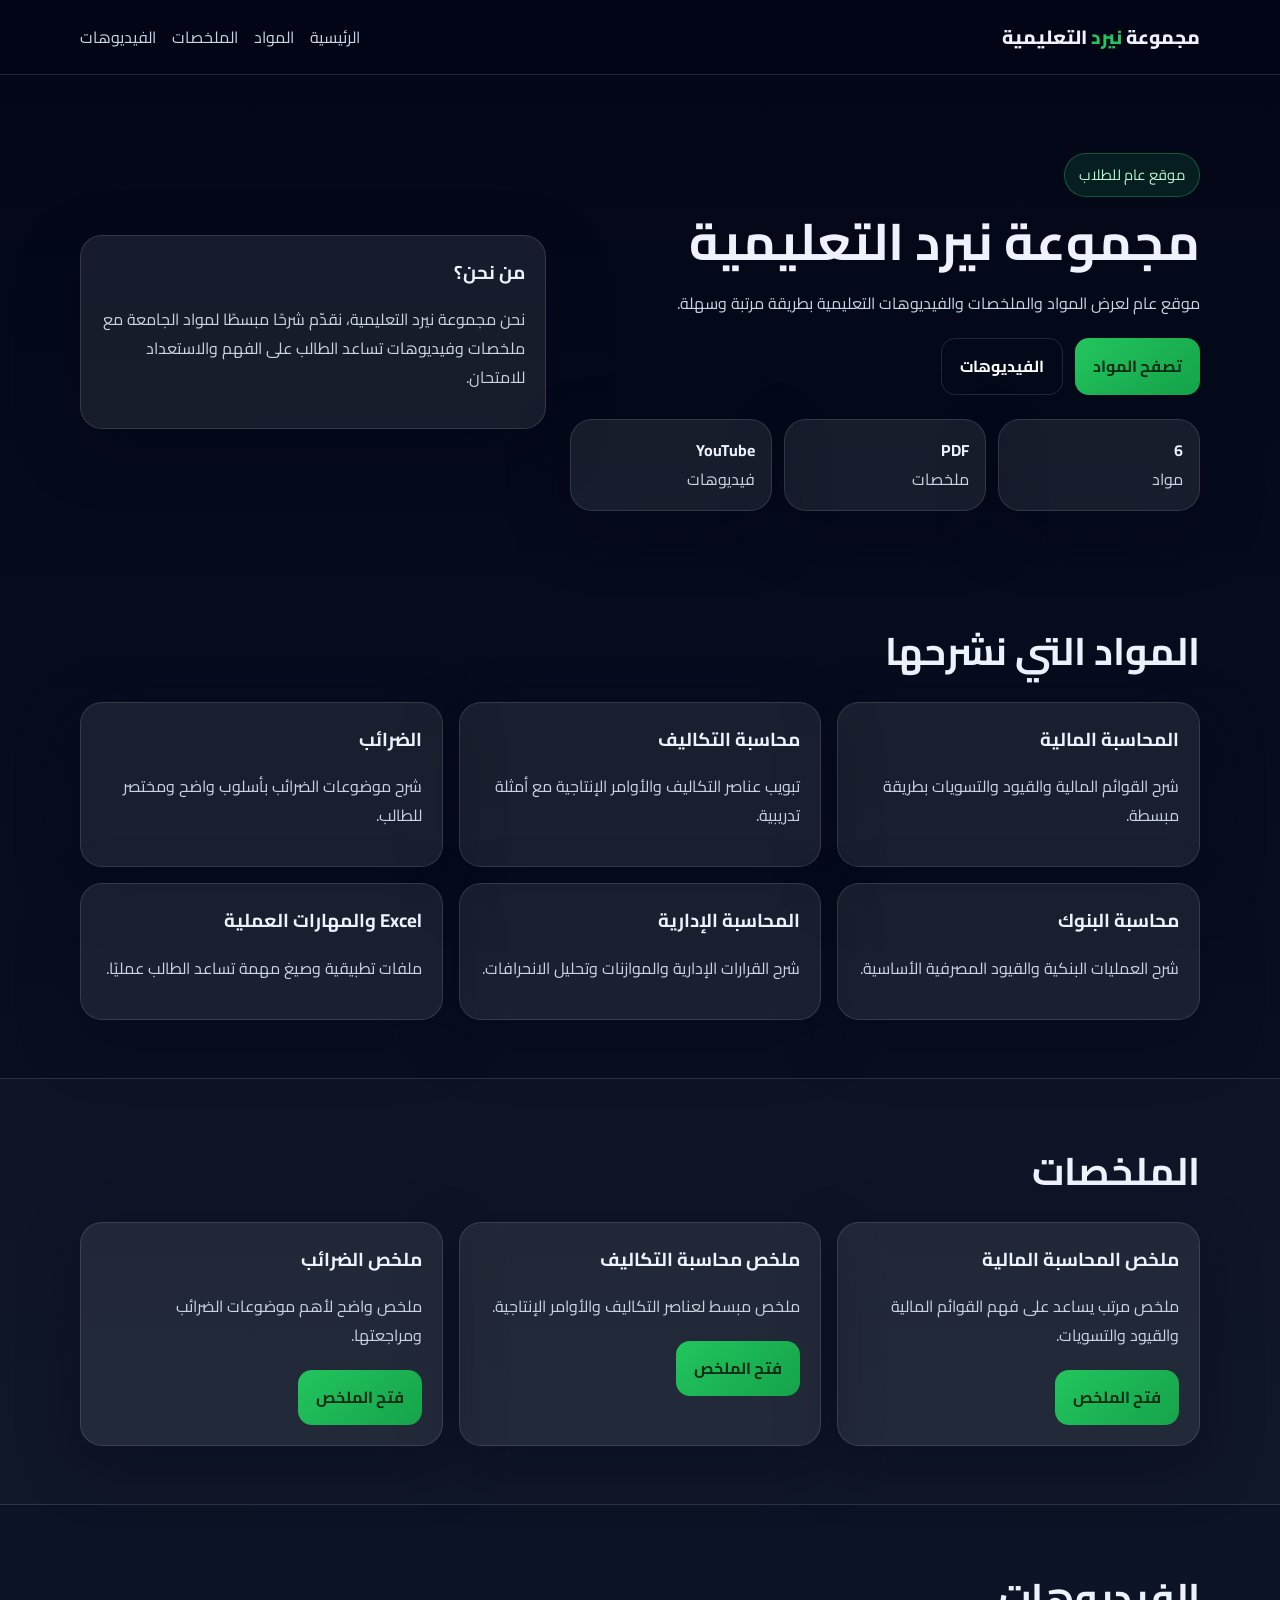
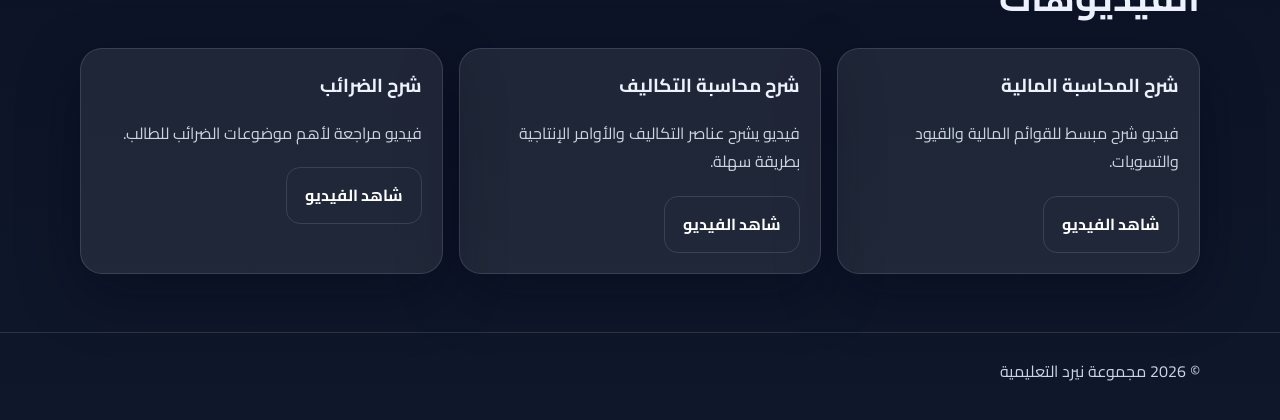
==== portal-public.html @ 8c02ce9c "Add clean public page without admin panel" ====
<!DOCTYPE html>
<html lang="ar" dir="rtl">
<head>
  <meta charset="UTF-8" />
  <meta name="viewport" content="width=device-width, initial-scale=1.0" />
  <title>مجموعة نيرد التعليمية</title>
  <meta name="description" content="موقع عام لعرض المواد والملخصات والفيديوهات التعليمية." />
  <link rel="preconnect" href="https://fonts.googleapis.com">
  <link rel="preconnect" href="https://fonts.gstatic.com" crossorigin>
  <link href="https://fonts.googleapis.com/css2?family=Cairo:wght@400;600;700;800&display=swap" rel="stylesheet">
  <style>
    :root {
      --bg: #0f172a;
      --surface: rgba(255,255,255,.08);
      --surface-2: rgba(255,255,255,.05);
      --line: rgba(255,255,255,.12);
      --text: #eef2ff;
      --muted: #cbd5e1;
      --green: #22c55e;
      --green2: #16a34a;
      --shadow: 0 20px 60px rgba(2,6,23,.35);
    }
    * { box-sizing: border-box; }
    body {
      margin: 0;
      font-family: "Cairo", sans-serif;
      background: linear-gradient(180deg,#020617,#0f172a);
      color: var(--text);
      line-height: 1.8;
    }
    a { color: inherit; text-decoration: none; }
    .container { width: min(1120px, calc(100% - 28px)); margin: 0 auto; }
    .topbar {
      position: sticky; top: 0; z-index: 10;
      background: rgba(2,6,23,.78); backdrop-filter: blur(10px);
      border-bottom: 1px solid var(--line);
    }
    .nav { display: flex; justify-content: space-between; align-items: center; min-height: 74px; gap: 16px; }
    .logo { font-weight: 800; font-size: 1.2rem; }
    .logo span { color: var(--green); }
    nav { display: flex; gap: 16px; flex-wrap: wrap; }
    nav a { color: var(--muted); }
    nav a:hover { color: #fff; }
    .hero { padding: 78px 0 48px; }
    .hero-grid { display: grid; grid-template-columns: 1.15fr .85fr; gap: 24px; align-items: center; }
    .tag {
      display: inline-block; padding: 8px 14px; border-radius: 999px;
      background: rgba(34,197,94,.12); border: 1px solid rgba(34,197,94,.35);
      color: #bbf7d0; font-size: .92rem;
    }
    h1 { font-size: clamp(2rem,4vw,3.5rem); line-height: 1.25; margin: 12px 0; }
    h2 { font-size: clamp(1.6rem,3vw,2.5rem); margin: 0 0 16px; }
    h3 { margin: 0 0 10px; }
    .muted { color: var(--muted); }
    .links { display: flex; flex-wrap: wrap; gap: 12px; margin-top: 20px; }
    .btn {
      display: inline-flex; align-items: center; justify-content: center;
      padding: 13px 18px; border-radius: 14px; font-weight: 700;
    }
    .btn.primary { background: linear-gradient(135deg,var(--green),var(--green2)); color: #052e16; }
    .btn.secondary { border: 1px solid var(--line); color: #fff; }
    .stats { display: grid; grid-template-columns: repeat(3,1fr); gap: 12px; margin-top: 24px; }
    .stat, .card, .mini {
      background: var(--surface); border: 1px solid var(--line); border-radius: 22px; box-shadow: var(--shadow);
    }
    .stat { padding: 16px; }
    .mini { padding: 20px; }
    .section { padding: 58px 0; }
    .alt { background: rgba(255,255,255,.02); border-top: 1px solid var(--line); border-bottom: 1px solid var(--line); }
    .cards { display: grid; grid-template-columns: repeat(3,1fr); gap: 16px; }
    .card { padding: 20px; }
    footer { padding: 24px 0 34px; border-top: 1px solid var(--line); color: var(--muted); }
    @media (max-width: 900px) {
      .hero-grid, .cards, .stats { grid-template-columns: 1fr; }
    }
  </style>
</head>
<body>
  <header class="topbar">
    <div class="container nav">
      <div class="logo">مجموعة <span>نيرد</span> التعليمية</div>
      <nav>
        <a href="#home">الرئيسية</a>
        <a href="#subjects">المواد</a>
        <a href="#summaries">الملخصات</a>
        <a href="#videos">الفيديوهات</a>
      </nav>
    </div>
  </header>

  <main id="home">
    <section class="hero">
      <div class="container hero-grid">
        <div>
          <span class="tag">موقع عام للطلاب</span>
          <h1>مجموعة نيرد التعليمية</h1>
          <p class="muted">موقع عام لعرض المواد والملخصات والفيديوهات التعليمية بطريقة مرتبة وسهلة.</p>
          <div class="links">
            <a class="btn primary" href="#subjects">تصفح المواد</a>
            <a class="btn secondary" href="#videos">الفيديوهات</a>
          </div>
          <div class="stats">
            <div class="stat"><strong>6</strong><div class="muted">مواد</div></div>
            <div class="stat"><strong>PDF</strong><div class="muted">ملخصات</div></div>
            <div class="stat"><strong>YouTube</strong><div class="muted">فيديوهات</div></div>
          </div>
        </div>
        <div class="mini">
          <h3>من نحن؟</h3>
          <p class="muted">نحن مجموعة نيرد التعليمية، نقدّم شرحًا مبسطًا لمواد الجامعة مع ملخصات وفيديوهات تساعد الطالب على الفهم والاستعداد للامتحان.</p>
        </div>
      </div>
    </section>

    <section class="section" id="subjects">
      <div class="container">
        <h2>المواد التي نشرحها</h2>
        <div class="cards">
          <article class="card">
            <h3>المحاسبة المالية</h3>
            <p class="muted">شرح القوائم المالية والقيود والتسويات بطريقة مبسطة.</p>
          </article>
          <article class="card">
            <h3>محاسبة التكاليف</h3>
            <p class="muted">تبويب عناصر التكاليف والأوامر الإنتاجية مع أمثلة تدريبية.</p>
          </article>
          <article class="card">
            <h3>الضرائب</h3>
            <p class="muted">شرح موضوعات الضرائب بأسلوب واضح ومختصر للطالب.</p>
          </article>
          <article class="card">
            <h3>محاسبة البنوك</h3>
            <p class="muted">شرح العمليات البنكية والقيود المصرفية الأساسية.</p>
          </article>
          <article class="card">
            <h3>المحاسبة الإدارية</h3>
            <p class="muted">شرح القرارات الإدارية والموازنات وتحليل الانحرافات.</p>
          </article>
          <article class="card">
            <h3>Excel والمهارات العملية</h3>
            <p class="muted">ملفات تطبيقية وصيغ مهمة تساعد الطالب عمليًا.</p>
          </article>
        </div>
      </div>
    </section>

    <section class="section alt" id="summaries">
      <div class="container">
        <h2>الملخصات</h2>
        <div class="cards">
          <article class="card">
            <h3>ملخص المحاسبة المالية</h3>
            <p class="muted">ملخص مرتب يساعد على فهم القوائم المالية والقيود والتسويات.</p>
            <div class="links"><a class="btn primary" href="files/summaries/accounting-summary.pdf" target="_blank">فتح الملخص</a></div>
          </article>
          <article class="card">
            <h3>ملخص محاسبة التكاليف</h3>
            <p class="muted">ملخص مبسط لعناصر التكاليف والأوامر الإنتاجية.</p>
            <div class="links"><a class="btn primary" href="files/summaries/cost-accounting.pdf" target="_blank">فتح الملخص</a></div>
          </article>
          <article class="card">
            <h3>ملخص الضرائب</h3>
            <p class="muted">ملخص واضح لأهم موضوعات الضرائب ومراجعتها.</p>
            <div class="links"><a class="btn primary" href="files/summaries/taxes-notes.pdf" target="_blank">فتح الملخص</a></div>
          </article>
        </div>
      </div>
    </section>

    <section class="section" id="videos">
      <div class="container">
        <h2>الفيديوهات</h2>
        <div class="cards">
          <article class="card">
            <h3>شرح المحاسبة المالية</h3>
            <p class="muted">فيديو شرح مبسط للقوائم المالية والقيود والتسويات.</p>
            <div class="links"><a class="btn secondary" href="https://www.youtube.com/watch?v=example1" target="_blank">شاهد الفيديو</a></div>
          </article>
          <article class="card">
            <h3>شرح محاسبة التكاليف</h3>
            <p class="muted">فيديو يشرح عناصر التكاليف والأوامر الإنتاجية بطريقة سهلة.</p>
            <div class="links"><a class="btn secondary" href="https://www.youtube.com/watch?v=example2" target="_blank">شاهد الفيديو</a></div>
          </article>
          <article class="card">
            <h3>شرح الضرائب</h3>
            <p class="muted">فيديو مراجعة لأهم موضوعات الضرائب للطالب.</p>
            <div class="links"><a class="btn secondary" href="https://www.youtube.com/watch?v=example3" target="_blank">شاهد الفيديو</a></div>
          </article>
        </div>
      </div>
    </section>
  </main>

  <footer>
    <div class="container">© 2026 مجموعة نيرد التعليمية</div>
  </footer>
</body>
</html>
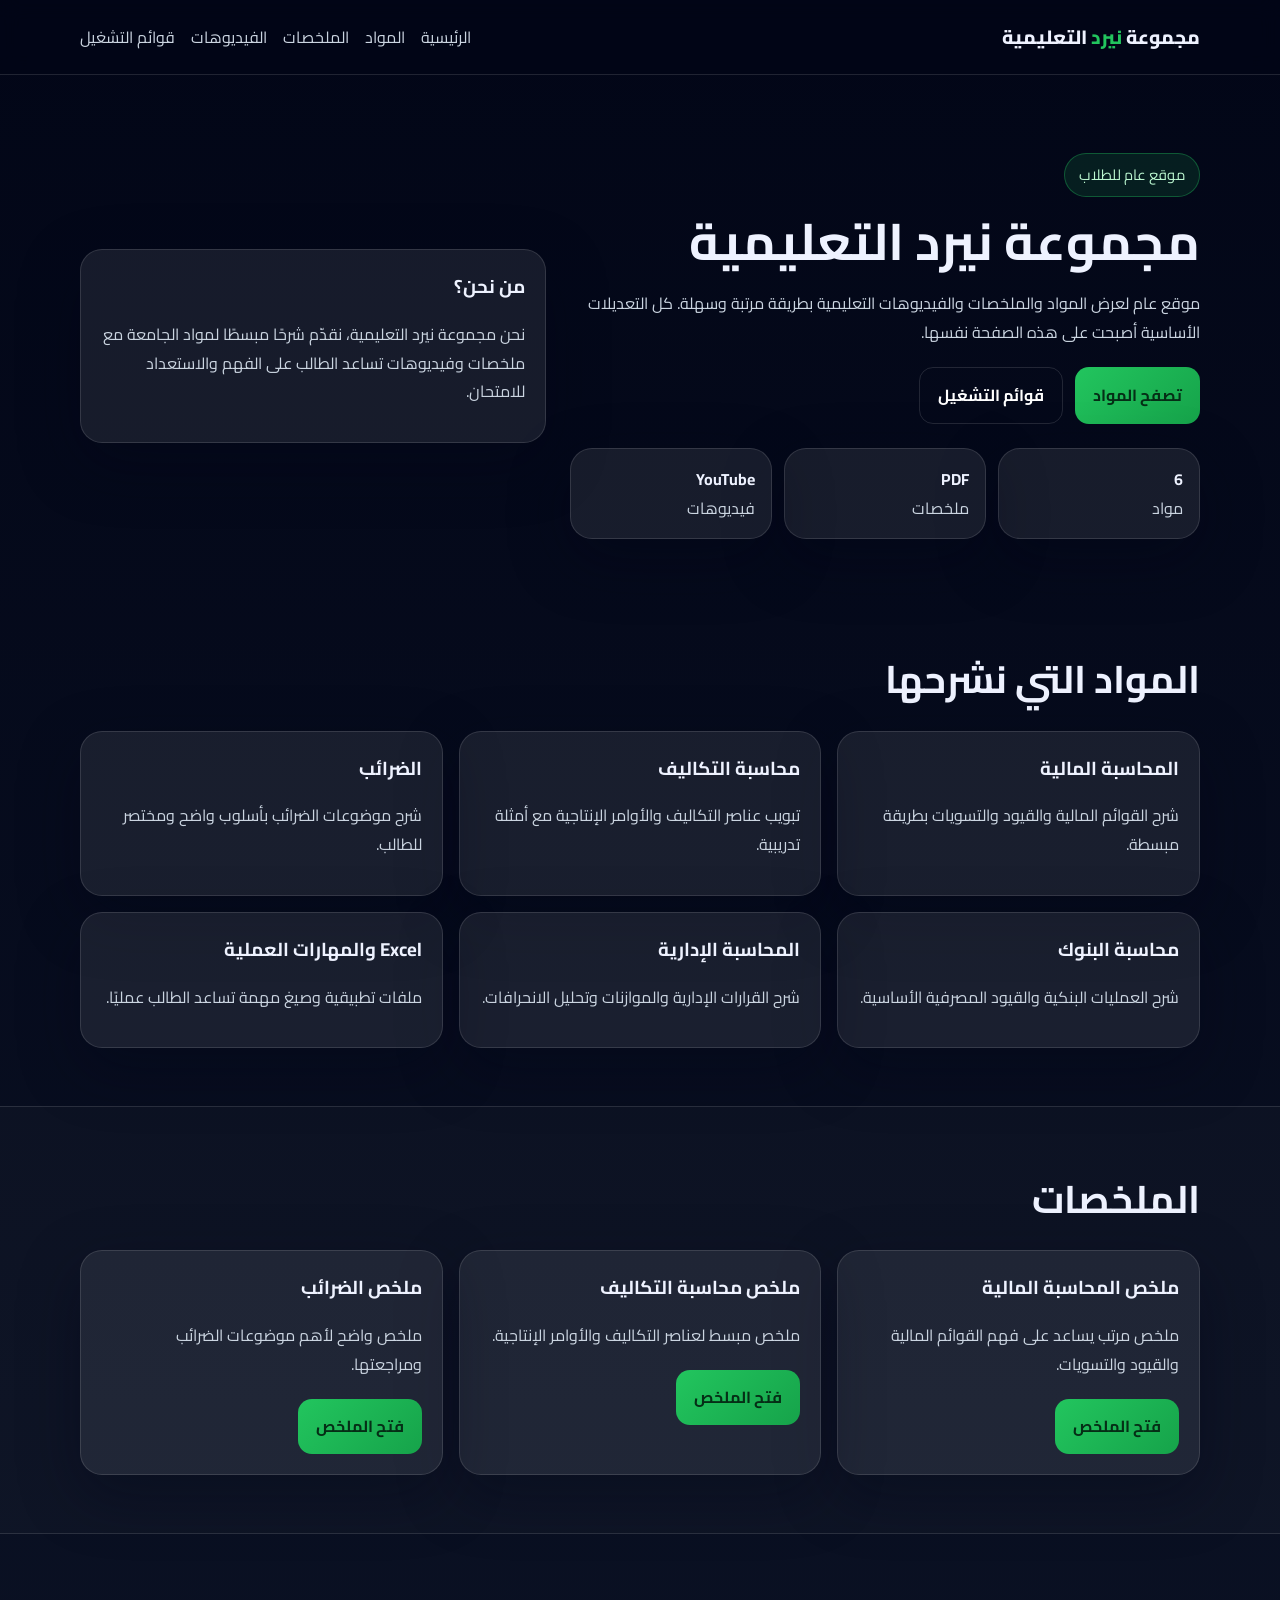
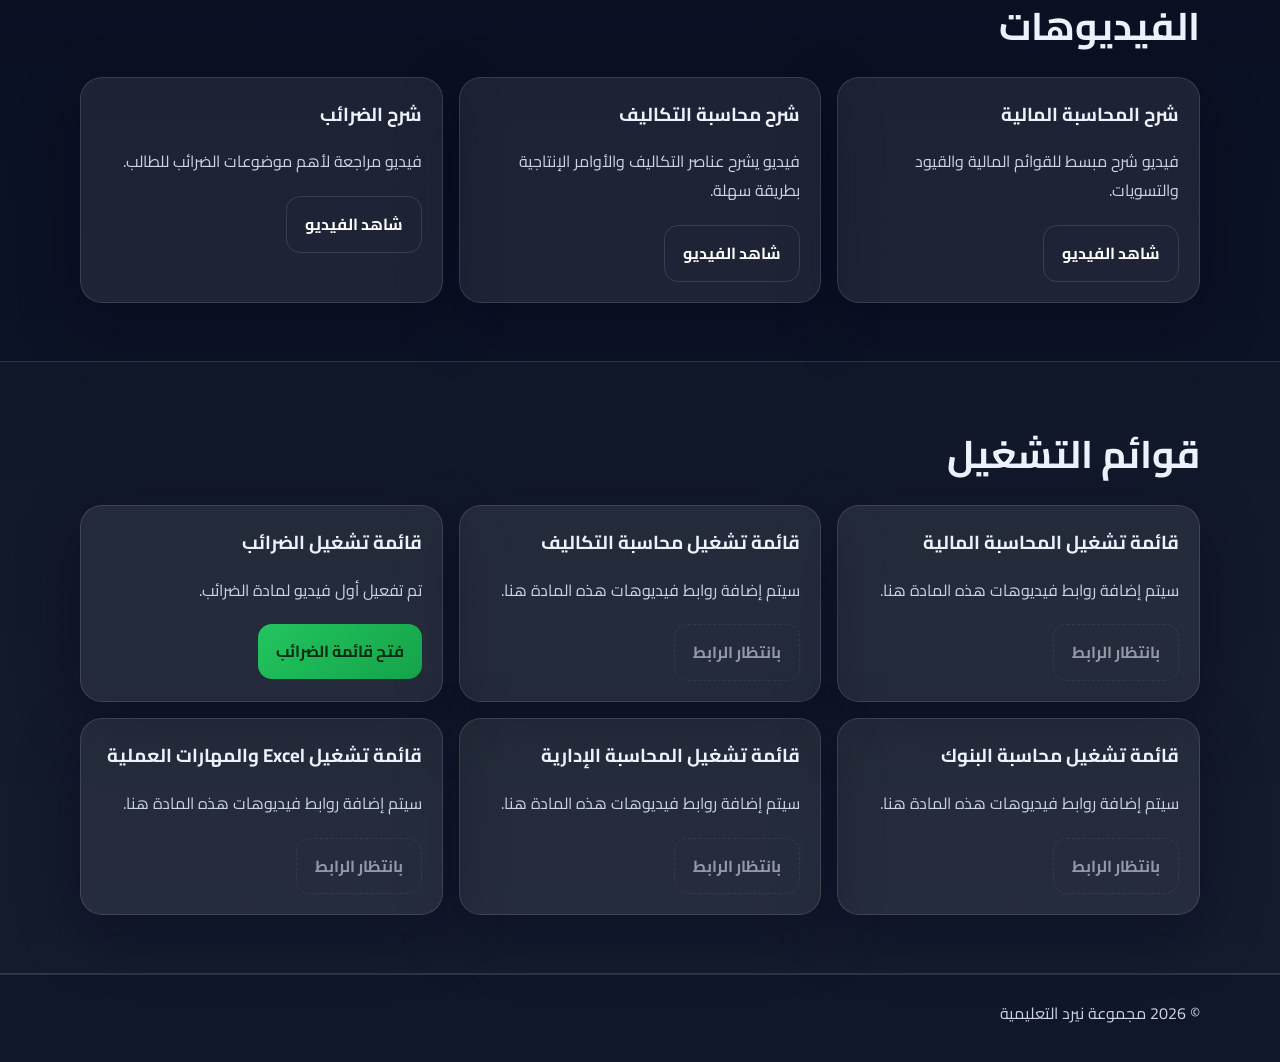
==== commit 8fca0d6d: "Add playlists section to portal public page" ====
--- a/portal-public.html
+++ b/portal-public.html
@@ -9,70 +9,36 @@
   <link rel="preconnect" href="https://fonts.gstatic.com" crossorigin>
   <link href="https://fonts.googleapis.com/css2?family=Cairo:wght@400;600;700;800&display=swap" rel="stylesheet">
   <style>
-    :root {
-      --bg: #0f172a;
-      --surface: rgba(255,255,255,.08);
-      --surface-2: rgba(255,255,255,.05);
-      --line: rgba(255,255,255,.12);
-      --text: #eef2ff;
-      --muted: #cbd5e1;
-      --green: #22c55e;
-      --green2: #16a34a;
-      --shadow: 0 20px 60px rgba(2,6,23,.35);
-    }
+    :root { --bg:#0f172a; --surface:rgba(255,255,255,.08); --surface-2:rgba(255,255,255,.05); --line:rgba(255,255,255,.12); --text:#eef2ff; --muted:#cbd5e1; --green:#22c55e; --green2:#16a34a; --shadow:0 20px 60px rgba(2,6,23,.35); }
     * { box-sizing: border-box; }
-    body {
-      margin: 0;
-      font-family: "Cairo", sans-serif;
-      background: linear-gradient(180deg,#020617,#0f172a);
-      color: var(--text);
-      line-height: 1.8;
-    }
-    a { color: inherit; text-decoration: none; }
-    .container { width: min(1120px, calc(100% - 28px)); margin: 0 auto; }
-    .topbar {
-      position: sticky; top: 0; z-index: 10;
-      background: rgba(2,6,23,.78); backdrop-filter: blur(10px);
-      border-bottom: 1px solid var(--line);
-    }
-    .nav { display: flex; justify-content: space-between; align-items: center; min-height: 74px; gap: 16px; }
-    .logo { font-weight: 800; font-size: 1.2rem; }
-    .logo span { color: var(--green); }
-    nav { display: flex; gap: 16px; flex-wrap: wrap; }
-    nav a { color: var(--muted); }
-    nav a:hover { color: #fff; }
-    .hero { padding: 78px 0 48px; }
-    .hero-grid { display: grid; grid-template-columns: 1.15fr .85fr; gap: 24px; align-items: center; }
-    .tag {
-      display: inline-block; padding: 8px 14px; border-radius: 999px;
-      background: rgba(34,197,94,.12); border: 1px solid rgba(34,197,94,.35);
-      color: #bbf7d0; font-size: .92rem;
-    }
-    h1 { font-size: clamp(2rem,4vw,3.5rem); line-height: 1.25; margin: 12px 0; }
-    h2 { font-size: clamp(1.6rem,3vw,2.5rem); margin: 0 0 16px; }
-    h3 { margin: 0 0 10px; }
-    .muted { color: var(--muted); }
-    .links { display: flex; flex-wrap: wrap; gap: 12px; margin-top: 20px; }
-    .btn {
-      display: inline-flex; align-items: center; justify-content: center;
-      padding: 13px 18px; border-radius: 14px; font-weight: 700;
-    }
-    .btn.primary { background: linear-gradient(135deg,var(--green),var(--green2)); color: #052e16; }
-    .btn.secondary { border: 1px solid var(--line); color: #fff; }
-    .stats { display: grid; grid-template-columns: repeat(3,1fr); gap: 12px; margin-top: 24px; }
-    .stat, .card, .mini {
-      background: var(--surface); border: 1px solid var(--line); border-radius: 22px; box-shadow: var(--shadow);
-    }
-    .stat { padding: 16px; }
-    .mini { padding: 20px; }
-    .section { padding: 58px 0; }
-    .alt { background: rgba(255,255,255,.02); border-top: 1px solid var(--line); border-bottom: 1px solid var(--line); }
-    .cards { display: grid; grid-template-columns: repeat(3,1fr); gap: 16px; }
-    .card { padding: 20px; }
-    footer { padding: 24px 0 34px; border-top: 1px solid var(--line); color: var(--muted); }
-    @media (max-width: 900px) {
-      .hero-grid, .cards, .stats { grid-template-columns: 1fr; }
-    }
+    body { margin:0; font-family:"Cairo",sans-serif; background:linear-gradient(180deg,#020617,#0f172a); color:var(--text); line-height:1.8; }
+    a { color:inherit; text-decoration:none; }
+    .container { width:min(1120px,calc(100% - 28px)); margin:0 auto; }
+    .topbar { position:sticky; top:0; z-index:10; background:rgba(2,6,23,.78); backdrop-filter:blur(10px); border-bottom:1px solid var(--line); }
+    .nav { display:flex; justify-content:space-between; align-items:center; min-height:74px; gap:16px; }
+    .logo { font-weight:800; font-size:1.2rem; } .logo span { color:var(--green); }
+    nav { display:flex; gap:16px; flex-wrap:wrap; } nav a { color:var(--muted); } nav a:hover { color:#fff; }
+    .hero { padding:78px 0 48px; }
+    .hero-grid { display:grid; grid-template-columns:1.15fr .85fr; gap:24px; align-items:center; }
+    .tag { display:inline-block; padding:8px 14px; border-radius:999px; background:rgba(34,197,94,.12); border:1px solid rgba(34,197,94,.35); color:#bbf7d0; font-size:.92rem; }
+    h1 { font-size:clamp(2rem,4vw,3.5rem); line-height:1.25; margin:12px 0; }
+    h2 { font-size:clamp(1.6rem,3vw,2.5rem); margin:0 0 16px; }
+    h3 { margin:0 0 10px; }
+    .muted { color:var(--muted); }
+    .links { display:flex; flex-wrap:wrap; gap:12px; margin-top:20px; }
+    .btn { display:inline-flex; align-items:center; justify-content:center; padding:13px 18px; border-radius:14px; font-weight:700; }
+    .btn.primary { background:linear-gradient(135deg,var(--green),var(--green2)); color:#052e16; }
+    .btn.secondary { border:1px solid var(--line); color:#fff; }
+    .btn.disabled { opacity:.55; pointer-events:none; border:1px dashed var(--line); }
+    .stats { display:grid; grid-template-columns:repeat(3,1fr); gap:12px; margin-top:24px; }
+    .stat,.card,.mini { background:var(--surface); border:1px solid var(--line); border-radius:22px; box-shadow:var(--shadow); }
+    .stat { padding:16px; } .mini { padding:20px; }
+    .section { padding:58px 0; }
+    .alt { background:rgba(255,255,255,.02); border-top:1px solid var(--line); border-bottom:1px solid var(--line); }
+    .cards { display:grid; grid-template-columns:repeat(3,1fr); gap:16px; }
+    .card { padding:20px; }
+    footer { padding:24px 0 34px; border-top:1px solid var(--line); color:var(--muted); }
+    @media (max-width:900px) { .hero-grid,.cards,.stats { grid-template-columns:1fr; } }
   </style>
 </head>
 <body>
@@ -84,6 +50,7 @@
         <a href="#subjects">المواد</a>
         <a href="#summaries">الملخصات</a>
         <a href="#videos">الفيديوهات</a>
+        <a href="#playlists">قوائم التشغيل</a>
       </nav>
     </div>
   </header>
@@ -94,10 +61,10 @@
         <div>
           <span class="tag">موقع عام للطلاب</span>
           <h1>مجموعة نيرد التعليمية</h1>
-          <p class="muted">موقع عام لعرض المواد والملخصات والفيديوهات التعليمية بطريقة مرتبة وسهلة.</p>
+          <p class="muted">موقع عام لعرض المواد والملخصات والفيديوهات التعليمية بطريقة مرتبة وسهلة. كل التعديلات الأساسية أصبحت على هذه الصفحة نفسها.</p>
           <div class="links">
             <a class="btn primary" href="#subjects">تصفح المواد</a>
-            <a class="btn secondary" href="#videos">الفيديوهات</a>
+            <a class="btn secondary" href="#playlists">قوائم التشغيل</a>
           </div>
           <div class="stats">
             <div class="stat"><strong>6</strong><div class="muted">مواد</div></div>
@@ -116,30 +83,12 @@
       <div class="container">
         <h2>المواد التي نشرحها</h2>
         <div class="cards">
-          <article class="card">
-            <h3>المحاسبة المالية</h3>
-            <p class="muted">شرح القوائم المالية والقيود والتسويات بطريقة مبسطة.</p>
-          </article>
-          <article class="card">
-            <h3>محاسبة التكاليف</h3>
-            <p class="muted">تبويب عناصر التكاليف والأوامر الإنتاجية مع أمثلة تدريبية.</p>
-          </article>
-          <article class="card">
-            <h3>الضرائب</h3>
-            <p class="muted">شرح موضوعات الضرائب بأسلوب واضح ومختصر للطالب.</p>
-          </article>
-          <article class="card">
-            <h3>محاسبة البنوك</h3>
-            <p class="muted">شرح العمليات البنكية والقيود المصرفية الأساسية.</p>
-          </article>
-          <article class="card">
-            <h3>المحاسبة الإدارية</h3>
-            <p class="muted">شرح القرارات الإدارية والموازنات وتحليل الانحرافات.</p>
-          </article>
-          <article class="card">
-            <h3>Excel والمهارات العملية</h3>
-            <p class="muted">ملفات تطبيقية وصيغ مهمة تساعد الطالب عمليًا.</p>
-          </article>
+          <article class="card"><h3>المحاسبة المالية</h3><p class="muted">شرح القوائم المالية والقيود والتسويات بطريقة مبسطة.</p></article>
+          <article class="card"><h3>محاسبة التكاليف</h3><p class="muted">تبويب عناصر التكاليف والأوامر الإنتاجية مع أمثلة تدريبية.</p></article>
+          <article class="card"><h3>الضرائب</h3><p class="muted">شرح موضوعات الضرائب بأسلوب واضح ومختصر للطالب.</p></article>
+          <article class="card"><h3>محاسبة البنوك</h3><p class="muted">شرح العمليات البنكية والقيود المصرفية الأساسية.</p></article>
+          <article class="card"><h3>المحاسبة الإدارية</h3><p class="muted">شرح القرارات الإدارية والموازنات وتحليل الانحرافات.</p></article>
+          <article class="card"><h3>Excel والمهارات العملية</h3><p class="muted">ملفات تطبيقية وصيغ مهمة تساعد الطالب عمليًا.</p></article>
         </div>
       </div>
     </section>
@@ -148,21 +97,9 @@
       <div class="container">
         <h2>الملخصات</h2>
         <div class="cards">
-          <article class="card">
-            <h3>ملخص المحاسبة المالية</h3>
-            <p class="muted">ملخص مرتب يساعد على فهم القوائم المالية والقيود والتسويات.</p>
-            <div class="links"><a class="btn primary" href="files/summaries/accounting-summary.pdf" target="_blank">فتح الملخص</a></div>
-          </article>
-          <article class="card">
-            <h3>ملخص محاسبة التكاليف</h3>
-            <p class="muted">ملخص مبسط لعناصر التكاليف والأوامر الإنتاجية.</p>
-            <div class="links"><a class="btn primary" href="files/summaries/cost-accounting.pdf" target="_blank">فتح الملخص</a></div>
-          </article>
-          <article class="card">
-            <h3>ملخص الضرائب</h3>
-            <p class="muted">ملخص واضح لأهم موضوعات الضرائب ومراجعتها.</p>
-            <div class="links"><a class="btn primary" href="files/summaries/taxes-notes.pdf" target="_blank">فتح الملخص</a></div>
-          </article>
+          <article class="card"><h3>ملخص المحاسبة المالية</h3><p class="muted">ملخص مرتب يساعد على فهم القوائم المالية والقيود والتسويات.</p><div class="links"><a class="btn primary" href="files/summaries/accounting-summary.pdf" target="_blank">فتح الملخص</a></div></article>
+          <article class="card"><h3>ملخص محاسبة التكاليف</h3><p class="muted">ملخص مبسط لعناصر التكاليف والأوامر الإنتاجية.</p><div class="links"><a class="btn primary" href="files/summaries/cost-accounting.pdf" target="_blank">فتح الملخص</a></div></article>
+          <article class="card"><h3>ملخص الضرائب</h3><p class="muted">ملخص واضح لأهم موضوعات الضرائب ومراجعتها.</p><div class="links"><a class="btn primary" href="files/summaries/taxes-notes.pdf" target="_blank">فتح الملخص</a></div></article>
         </div>
       </div>
     </section>
@@ -171,21 +108,23 @@
       <div class="container">
         <h2>الفيديوهات</h2>
         <div class="cards">
-          <article class="card">
-            <h3>شرح المحاسبة المالية</h3>
-            <p class="muted">فيديو شرح مبسط للقوائم المالية والقيود والتسويات.</p>
-            <div class="links"><a class="btn secondary" href="https://www.youtube.com/watch?v=example1" target="_blank">شاهد الفيديو</a></div>
-          </article>
-          <article class="card">
-            <h3>شرح محاسبة التكاليف</h3>
-            <p class="muted">فيديو يشرح عناصر التكاليف والأوامر الإنتاجية بطريقة سهلة.</p>
-            <div class="links"><a class="btn secondary" href="https://www.youtube.com/watch?v=example2" target="_blank">شاهد الفيديو</a></div>
-          </article>
-          <article class="card">
-            <h3>شرح الضرائب</h3>
-            <p class="muted">فيديو مراجعة لأهم موضوعات الضرائب للطالب.</p>
-            <div class="links"><a class="btn secondary" href="https://www.youtube.com/watch?v=example3" target="_blank">شاهد الفيديو</a></div>
-          </article>
+          <article class="card"><h3>شرح المحاسبة المالية</h3><p class="muted">فيديو شرح مبسط للقوائم المالية والقيود والتسويات.</p><div class="links"><a class="btn secondary" href="https://www.youtube.com/watch?v=example1" target="_blank">شاهد الفيديو</a></div></article>
+          <article class="card"><h3>شرح محاسبة التكاليف</h3><p class="muted">فيديو يشرح عناصر التكاليف والأوامر الإنتاجية بطريقة سهلة.</p><div class="links"><a class="btn secondary" href="https://www.youtube.com/watch?v=example2" target="_blank">شاهد الفيديو</a></div></article>
+          <article class="card"><h3>شرح الضرائب</h3><p class="muted">فيديو مراجعة لأهم موضوعات الضرائب للطالب.</p><div class="links"><a class="btn secondary" href="https://youtu.be/p5P5p4b1zKM?si=uybH77S3YfFu54iO" target="_blank">شاهد الفيديو</a></div></article>
+        </div>
+      </div>
+    </section>
+
+    <section class="section alt" id="playlists">
+      <div class="container">
+        <h2>قوائم التشغيل</h2>
+        <div class="cards">
+          <article class="card"><h3>قائمة تشغيل المحاسبة المالية</h3><p class="muted">سيتم إضافة روابط فيديوهات هذه المادة هنا.</p><div class="links"><span class="btn disabled">بانتظار الرابط</span></div></article>
+          <article class="card"><h3>قائمة تشغيل محاسبة التكاليف</h3><p class="muted">سيتم إضافة روابط فيديوهات هذه المادة هنا.</p><div class="links"><span class="btn disabled">بانتظار الرابط</span></div></article>
+          <article class="card"><h3>قائمة تشغيل الضرائب</h3><p class="muted">تم تفعيل أول فيديو لمادة الضرائب.</p><div class="links"><a class="btn primary" href="https://youtu.be/p5P5p4b1zKM?si=uybH77S3YfFu54iO" target="_blank">فتح قائمة الضرائب</a></div></article>
+          <article class="card"><h3>قائمة تشغيل محاسبة البنوك</h3><p class="muted">سيتم إضافة روابط فيديوهات هذه المادة هنا.</p><div class="links"><span class="btn disabled">بانتظار الرابط</span></div></article>
+          <article class="card"><h3>قائمة تشغيل المحاسبة الإدارية</h3><p class="muted">سيتم إضافة روابط فيديوهات هذه المادة هنا.</p><div class="links"><span class="btn disabled">بانتظار الرابط</span></div></article>
+          <article class="card"><h3>قائمة تشغيل Excel والمهارات العملية</h3><p class="muted">سيتم إضافة روابط فيديوهات هذه المادة هنا.</p><div class="links"><span class="btn disabled">بانتظار الرابط</span></div></article>
         </div>
       </div>
     </section>
